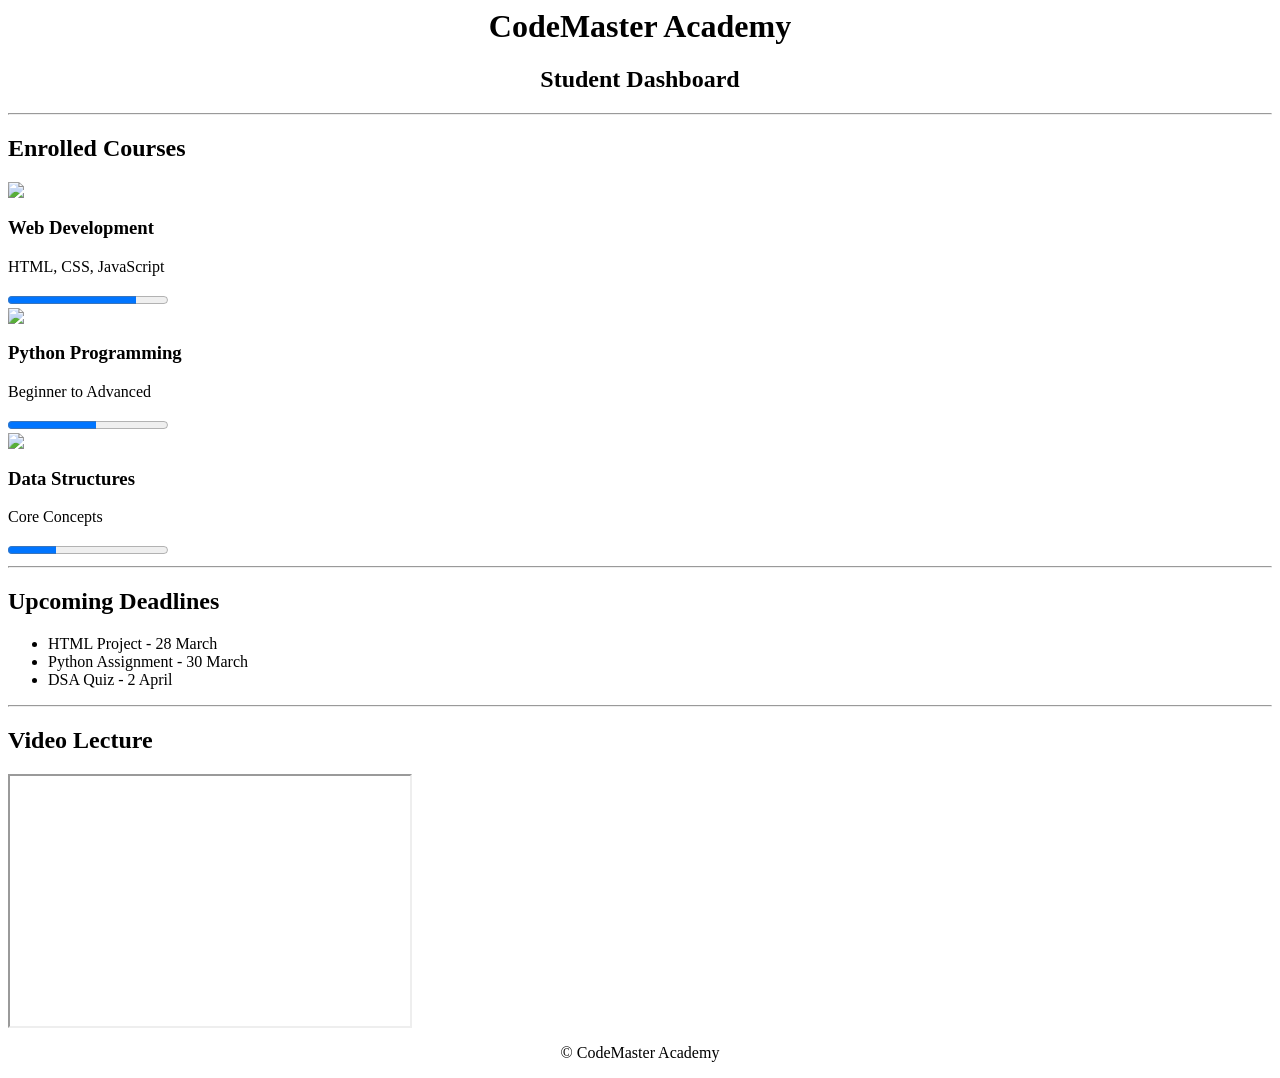
==== index.html @ 973f4993 "Rename HTML-CodeMaster to index.html" ====
<html>
<head>
    <title>CodeMaster Academy Dashboard</title>  
</head>
<body >
    
    <h1 align="center">CodeMaster Academy</h1>
    <h2 align="center">Student Dashboard</h2>

    <hr>

    <!-- Courses Section -->
    <h2>Enrolled Courses</h2>

    <!-- Web Development -->
    <div>
        <img src="webdev.jpg ">
        <h3>Web Development</h3>
        <p>HTML, CSS, JavaScript</p>
        <progress value="80" max="100"></progress>
    </div>

    <!-- Python -->
    <div>
        <img src="python.jfif">
        <h3>Python Programming</h3>
        <p>Beginner to Advanced</p>
        <progress value="55" max="100"></progress>
    </div>
    
    <!-- Data Structures -->
    <div>
        <img src="datastr.jfif">
        <h3>Data Structures</h3>
        <p>Core Concepts</p>
        <progress value="30" max="100"></progress>
    </div>

    <hr>

    <h2>Upcoming Deadlines</h2>
    <ul>
        <li>HTML Project - 28 March</li>
        <li>Python Assignment - 30 March</li>
        <li>DSA Quiz - 2 April</li>
    </ul>

    <hr>

    <!-- Video Section -->
    <h2>Video Lecture</h2>

    <iframe width="400" height="250" src="https://www.youtube.com/embed/HD13eq_Pmp8" title="HTML Tutorial"></iframe>

    <!-- Footer -->
    <p align="center">© CodeMaster Academy</p>

</body>

</html>
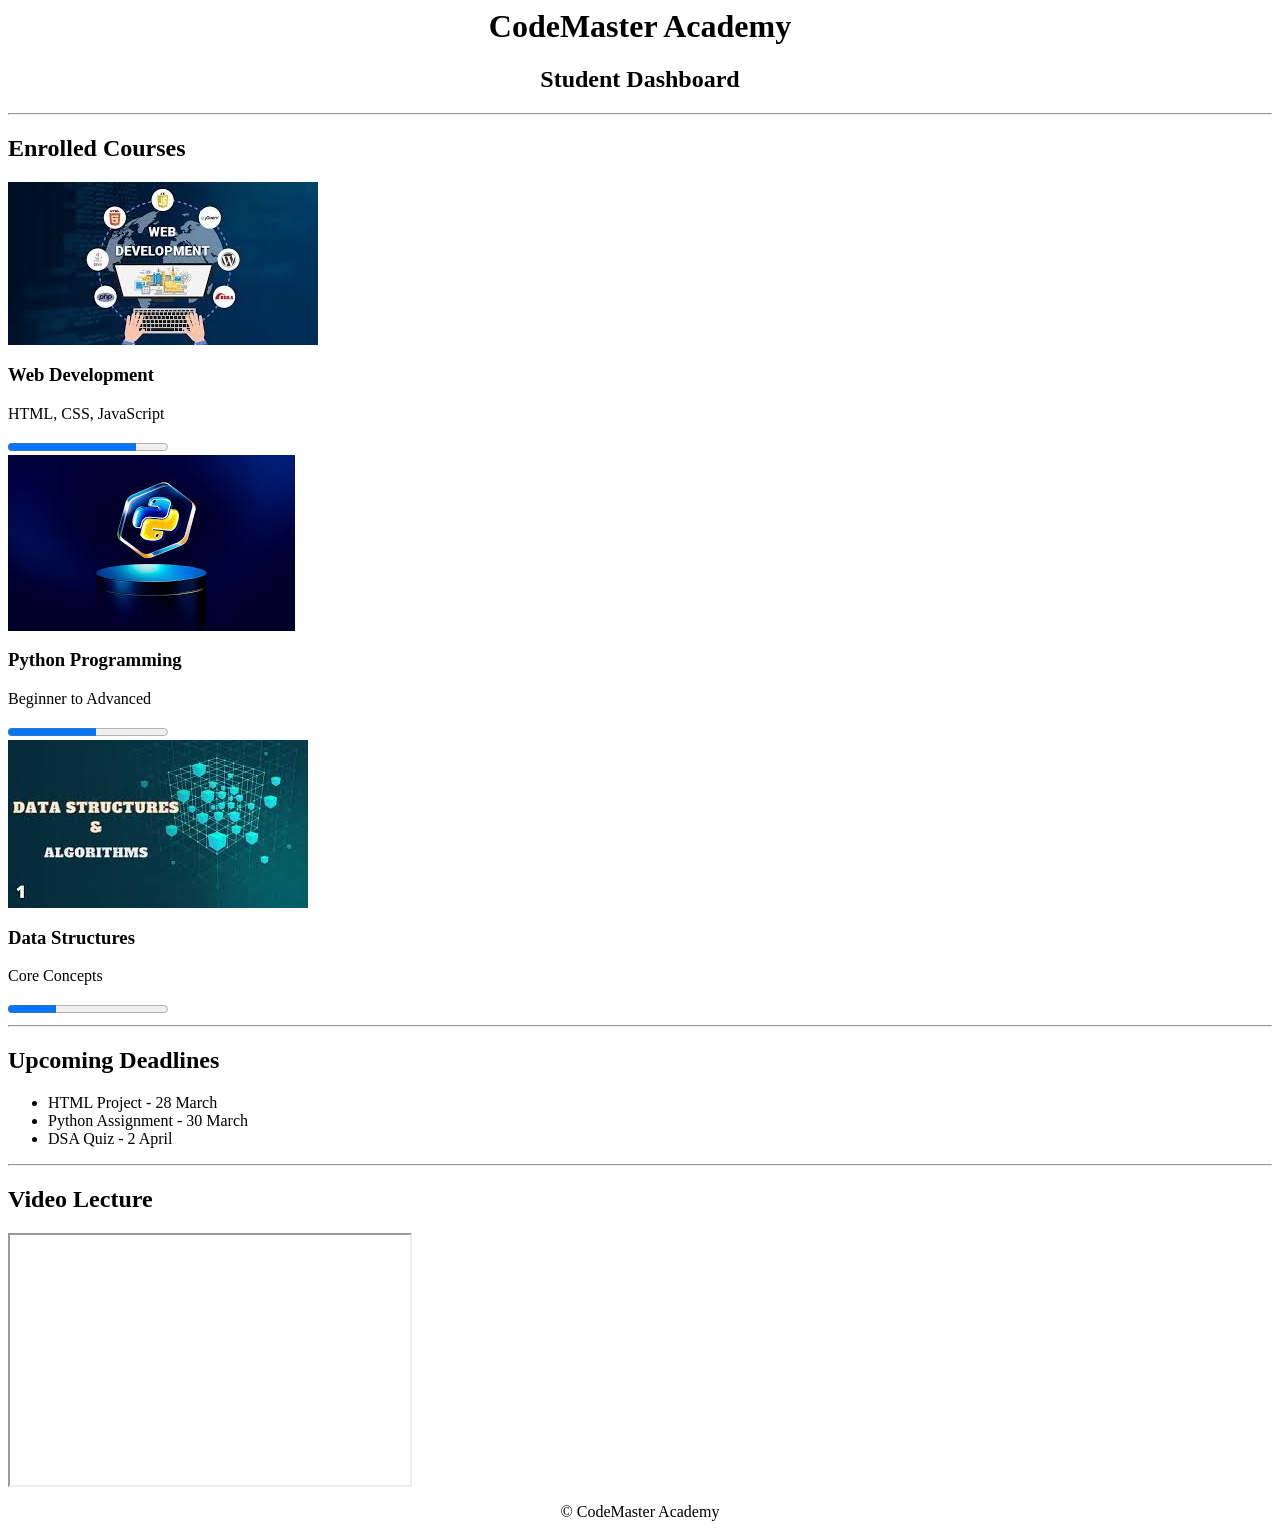
==== commit 9315dc4d: "Update image file extensions in index.html" ====
--- a/index.html
+++ b/index.html
@@ -14,7 +14,7 @@
 
     <!-- Web Development -->
     <div>
-        <img src="webdev.jpg ">
+        <img src="webdev.jpeg ">
         <h3>Web Development</h3>
         <p>HTML, CSS, JavaScript</p>
         <progress value="80" max="100"></progress>
@@ -22,7 +22,7 @@
 
     <!-- Python -->
     <div>
-        <img src="python.jfif">
+        <img src="python.jpeg">
         <h3>Python Programming</h3>
         <p>Beginner to Advanced</p>
         <progress value="55" max="100"></progress>
@@ -30,7 +30,7 @@
     
     <!-- Data Structures -->
     <div>
-        <img src="datastr.jfif">
+        <img src="datastr.jpeg">
         <h3>Data Structures</h3>
         <p>Core Concepts</p>
         <progress value="30" max="100"></progress>
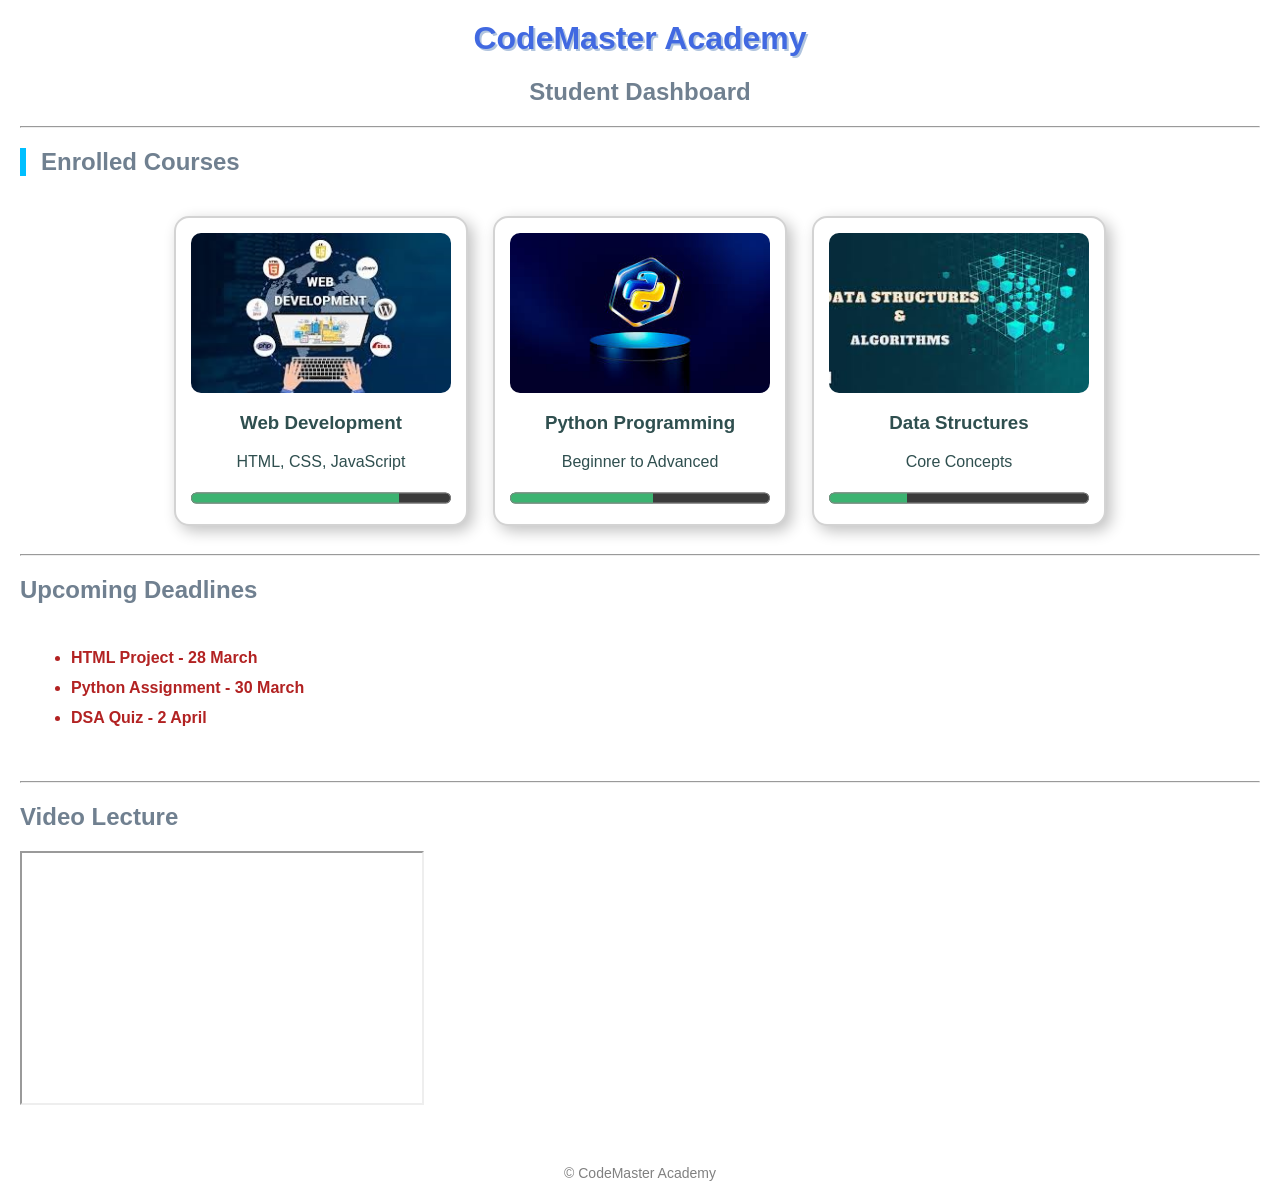
==== commit f88e7adb: "modify" ====
--- a/index.html
+++ b/index.html
@@ -1,39 +1,41 @@
 <html>
+
 <head>
-    <title>CodeMaster Academy Dashboard</title>  
+    <title>CodeMaster Academy Dashboard</title>
+    <link rel="stylesheet" href="style.css">
 </head>
-<body >
-    
+
+<body>
+
     <h1 align="center">CodeMaster Academy</h1>
     <h2 align="center">Student Dashboard</h2>
 
     <hr>
 
-    <!-- Courses Section -->
-    <h2>Enrolled Courses</h2>
+    <!-- Web Development -->
+    <h2 class="section-title">Enrolled Courses</h2>
+    <!-- Web Development -->
+    <div class="course-container">
+        <div class="course-card">
+            <img src="webdev.jpeg" alt="Web Dev">
+            <h3>Web Development</h3>
+            <p>HTML, CSS, JavaScript</p>
+            <progress value="80" max="100"></progress>
+        </div>
 
-    <!-- Web Development -->
-    <div>
-        <img src="webdev.jpeg ">
-        <h3>Web Development</h3>
-        <p>HTML, CSS, JavaScript</p>
-        <progress value="80" max="100"></progress>
-    </div>
+        <div class="course-card">
+            <img src="python.jpeg" alt="Python">
+            <h3>Python Programming</h3>
+            <p>Beginner to Advanced</p>
+            <progress value="55" max="100"></progress>
+        </div>
 
-    <!-- Python -->
-    <div>
-        <img src="python.jpeg">
-        <h3>Python Programming</h3>
-        <p>Beginner to Advanced</p>
-        <progress value="55" max="100"></progress>
-    </div>
-    
-    <!-- Data Structures -->
-    <div>
-        <img src="datastr.jpeg">
-        <h3>Data Structures</h3>
-        <p>Core Concepts</p>
-        <progress value="30" max="100"></progress>
+        <div class="course-card">
+            <img src="datastr.jpeg" alt="DSA">
+            <h3>Data Structures</h3>
+            <p>Core Concepts</p>
+            <progress value="30" max="100"></progress>
+        </div>
     </div>
 
     <hr>
@@ -57,4 +59,4 @@
 
 </body>
 
-</html>
+</html>
--- a/style.css
+++ b/style.css
@@ -0,0 +1,78 @@
+body {
+    font-family: 'Segoe UI', Tahoma, Geneva, Verdana, sans-serif;
+    background-color: white;
+    margin: 20px;
+    color: DarkSlateGrey;
+}
+
+h1 {
+    color: RoyalBlue;
+    text-shadow: 2px 2px LightSteelBlue;
+}
+
+h2 {
+    color: SlateGrey;
+}
+
+.section-title {
+    color: DarkMidnightBlue;
+    border-left: 6px solid DeepSkyBlue;
+    padding-left: 15px;
+}
+
+.course-container {
+    display: flex;
+    flex-wrap: wrap;
+    gap: 25px;
+    justify-content: center;
+    padding: 20px 0;
+}
+
+.course-card {
+    background-color: White;
+    border: 2px solid LightGrey;
+    border-radius: 15px;
+    width: 260px;
+    text-align: center;
+    padding: 15px;
+    box-shadow: 5px 5px 15px Silver;
+    transition: transform 0.3s;
+}
+
+.course-card:hover {
+    transform: translateY(-10px);
+    border-color: CornflowerBlue;
+}
+
+.course-card img {
+    width: 100%;
+    height: 160px;
+    object-fit: cover;
+    border-radius: 10px;
+}
+
+progress {
+    width: 100%;
+    height: 22px;
+    accent-color: MediumSeaGreen;
+}
+
+ul {
+    background-color: White;
+    padding: 25px 50px;
+    border-radius: 12px;
+    border: 1px solid White;
+}
+
+li {
+    margin-bottom: 12px;
+    font-weight: bold;
+    color: FireBrick;
+}
+
+
+p[align="center"] {
+    margin-top: 60px;
+    font-size: 14px;
+    color: Grey;
+}
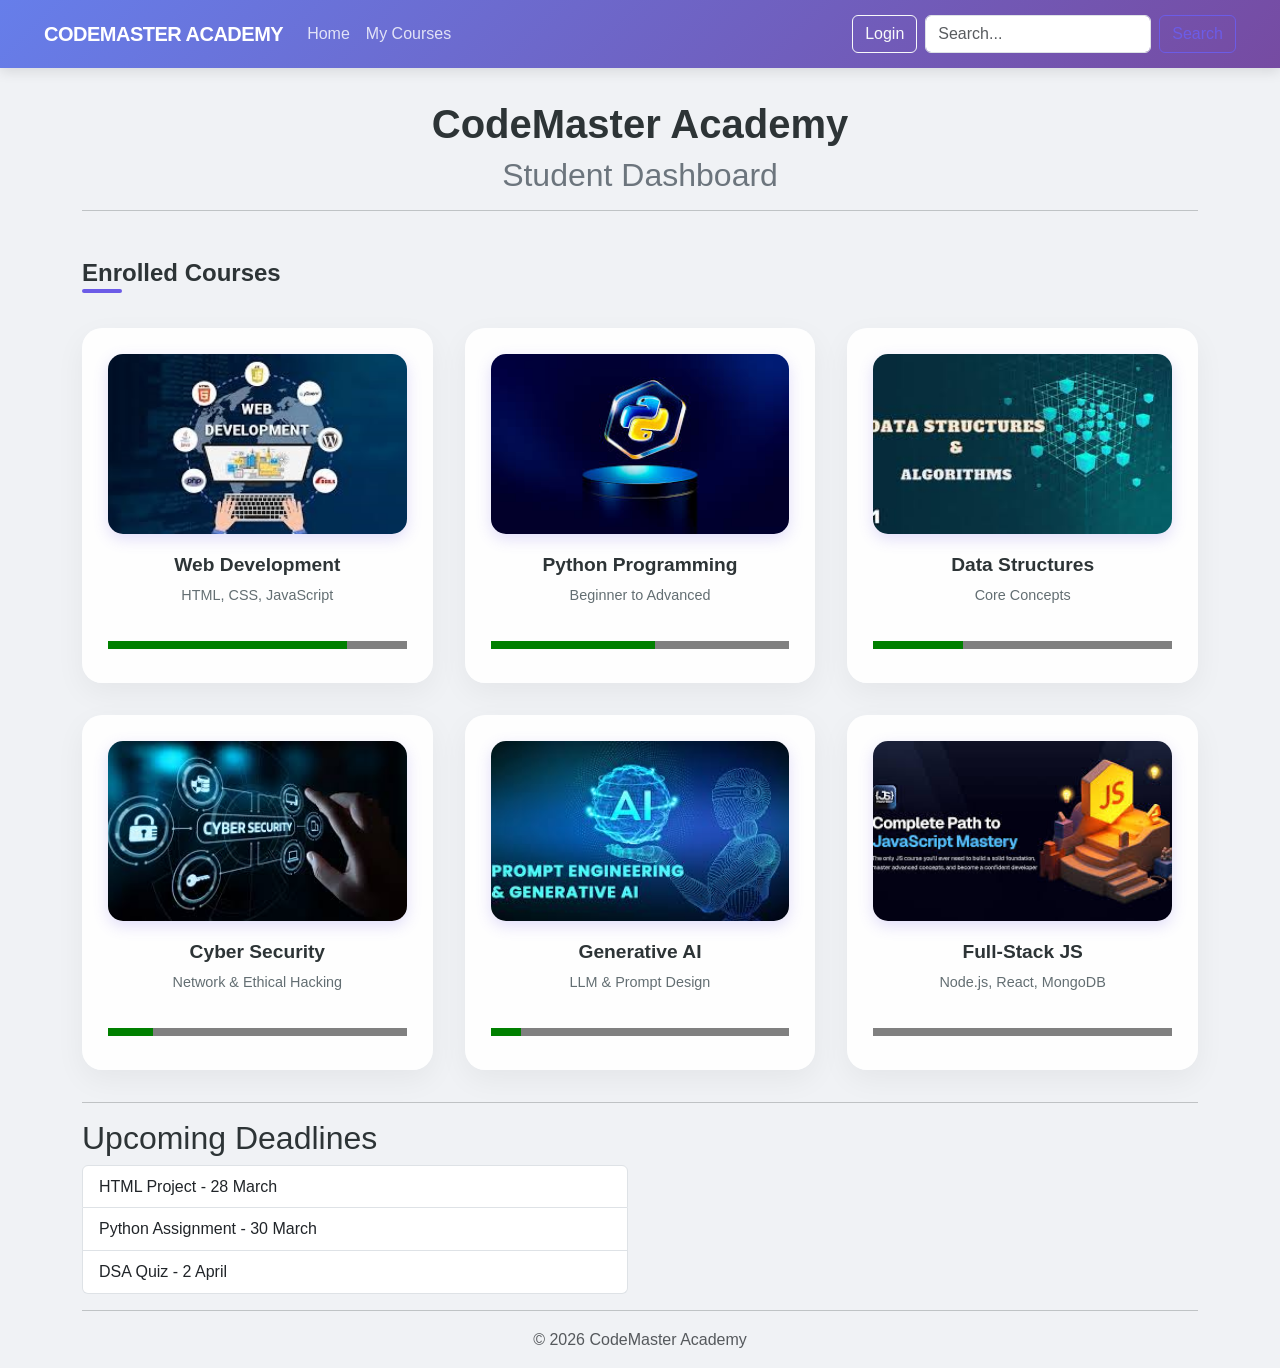
==== commit 7ef5f51a: "update" ====
--- a/index.html
+++ b/index.html
@@ -1,62 +1,144 @@
-<html>
-
+<!DOCTYPE html>
+<html lang="en">
 <head>
+    <meta charset="UTF-8">
+    <meta name="viewport" content="width=device-width, initial-scale=1.0">
     <title>CodeMaster Academy Dashboard</title>
+    <link href="https://cdn.jsdelivr.net/npm/bootstrap@5.3.0/dist/css/bootstrap.min.css" rel="stylesheet">
     <link rel="stylesheet" href="style.css">
 </head>
-
 <body>
 
-    <h1 align="center">CodeMaster Academy</h1>
-    <h2 align="center">Student Dashboard</h2>
+    <nav class="navbar navbar-expand-lg navbar-dark bg-dark">
+        <div class="container-fluid">
+            <a class="navbar-brand" href="#">CodeMaster Academy</a>
+            <button class="navbar-toggler" type="button" data-bs-toggle="collapse" data-bs-target="#navbarSupportedContent">
+                <span class="navbar-toggler-icon"></span>
+            </button>
+            <div class="collapse navbar-collapse" id="navbarSupportedContent">
+                <ul class="navbar-nav me-auto mb-2 mb-lg-0">
+                    <li class="nav-item"><a class="nav-link active" href="#">Home</a></li>
+                    <a href="home.html" target="_blank" class="course-link"></a>
+                    <li class="nav-item"><a class="nav-link" href="#">My Courses</a></li>
+                </ul>
+                <button class="btn btn-outline-light me-2" data-bs-toggle="modal" data-bs-target="#loginModal">Login</button>
+                <form class="d-flex">
+                    <input class="form-control me-2" type="search" placeholder="Search...">
+                    <button class="btn btn-outline-success" type="submit">Search</button>
+                </form>
+            </div>
+        </div>
+    </nav>
 
-    <hr>
+    <div class="modal fade" id="loginModal" tabindex="-1" aria-labelledby="loginModalLabel" aria-hidden="true">
+        <div class="modal-dialog">
+            <div class="modal-content">
+                <div class="modal-header">
+                    <h5 class="modal-title" id="loginModalLabel">Student Login</h5>
+                    <button type="button" class="btn-close" data-bs-dismiss="modal" aria-label="Close"></button>
+                </div>
+                <div class="modal-body">
+                    <form>
+                        <div class="mb-3">
+                            <label for="exampleInputEmail1" class="form-label">Email address</label>
+                            <input type="email" class="form-control" id="exampleInputEmail1" aria-describedby="emailHelp" required>
+                            <div id="emailHelp" class="form-text">We'll never share your email with anyone else.</div>
+                        </div>
+                        <div class="mb-3">
+                            <label for="exampleInputPassword1" class="form-label">Password</label>
+                            <input type="password" class="form-control" id="exampleInputPassword1" required>
+                        </div>
+                        <div class="mb-3 form-check">
+                            <input type="checkbox" class="form-check-input" id="exampleCheck1">
+                            <label class="form-check-label" for="exampleCheck1">Remember Me</label>
+                        </div>
+                        <button type="submit" class="btn btn-primary w-100">Submit</button>
+                    </form>
+                    </div>
+            </div>
+        </div>
+    </div>
 
-    <!-- Web Development -->
-    <h2 class="section-title">Enrolled Courses</h2>
-    <!-- Web Development -->
-    <div class="course-container">
+    <div class="container mt-4">
+        <h1 class="text-center">CodeMaster Academy</h1>
+        <h2 class="text-center text-secondary">Student Dashboard</h2>
+        <hr>
+
+        <h2 class="section-title">Enrolled Courses</h2>
+        <div class="course-container">
+    <a href="web.html" target="_blank" class="course-link">
         <div class="course-card">
             <img src="webdev.jpeg" alt="Web Dev">
             <h3>Web Development</h3>
             <p>HTML, CSS, JavaScript</p>
             <progress value="80" max="100"></progress>
         </div>
+    </a>
 
+    <a href="python.html" target="_blank" class="course-link">
         <div class="course-card">
             <img src="python.jpeg" alt="Python">
             <h3>Python Programming</h3>
             <p>Beginner to Advanced</p>
             <progress value="55" max="100"></progress>
         </div>
+    </a>
 
+    <a href="datastr.html" target="_blank" class="course-link">
         <div class="course-card">
             <img src="datastr.jpeg" alt="DSA">
             <h3>Data Structures</h3>
             <p>Core Concepts</p>
             <progress value="30" max="100"></progress>
         </div>
+    </a>
+
+    <a href="cyber-security.html" target="_blank" class="course-link">
+        <div class="course-card">
+            <img src="cyber.jpg" alt="Cyber Security">
+            <h3>Cyber Security</h3>
+            <p>Network & Ethical Hacking</p>
+            <progress value="15" max="100"></progress>
+        </div>
+    </a>
+
+    <a href="genai.html" target="_blank" class="course-link">
+        <div class="course-card">
+            <img src="genai.jpg" alt="Generative AI">
+            <h3>Generative AI</h3>
+            <p>LLM & Prompt Design</p>
+            <progress value="10" max="100"></progress>
+        </div>
+    </a>
+
+    <a href="ja.html" target="_blank" class="course-link">
+        <div class="course-card">
+            <img src="ja.jpg" alt="Full Stack JS">
+            <h3>Full-Stack JS</h3>
+            <p>Node.js, React, MongoDB</p>
+            <progress value="0" max="100"></progress>
+        </div>
+    </a>
+</div>
+
+        <hr>
+        
+        <div class="row">
+            <div class="col-md-6">
+                <h2>Upcoming Deadlines</h2>
+                <ul class="list-group">
+                    <li class="list-group-item">HTML Project - 28 March</li>
+                    <li class="list-group-item">Python Assignment - 30 March</li>
+                    <li class="list-group-item">DSA Quiz - 2 April</li>
+                </ul>
+            </div>
+           
+        </div>
+
+        <hr>
+        <p class="text-center text-muted">© 2026 CodeMaster Academy</p>
     </div>
 
-    <hr>
-
-    <h2>Upcoming Deadlines</h2>
-    <ul>
-        <li>HTML Project - 28 March</li>
-        <li>Python Assignment - 30 March</li>
-        <li>DSA Quiz - 2 April</li>
-    </ul>
-
-    <hr>
-
-    <!-- Video Section -->
-    <h2>Video Lecture</h2>
-
-    <iframe width="400" height="250" src="https://www.youtube.com/embed/HD13eq_Pmp8" title="HTML Tutorial"></iframe>
-
-    <!-- Footer -->
-    <p align="center">© CodeMaster Academy</p>
-
+    <script src="https://cdn.jsdelivr.net/npm/bootstrap@5.3.0/dist/js/bootstrap.bundle.min.js"></script>
 </body>
-
 </html>
--- a/style.css
+++ b/style.css
@@ -1,78 +1,229 @@
+/* Custom Properties for easy theme management */
+:root {
+    --primary-gradient: linear-gradient(135deg, #667eea 0%, #764ba2 100%);
+    --bg-color: #f0f2f5;
+    --card-bg: rgba(255, 255, 255, 0.9);
+    --text-main: #2d3436;
+    --accent-color: #6c5ce7;
+}
+
 body {
-    font-family: 'Segoe UI', Tahoma, Geneva, Verdana, sans-serif;
-    background-color: white;
-    margin: 20px;
-    color: DarkSlateGrey;
-}
-
+    background-color: var(--bg-color);
+    font-family: 'Inter', -apple-system, sans-serif;
+    color: var(--text-main);
+    line-height: 1.6;
+}
+
+/* Glassy Navbar */
+.navbar {
+    background: var(--primary-gradient) !important;
+    box-shadow: 0 4px 12px rgba(0,0,0,0.1);
+    padding: 0.8rem 2rem;
+}
+
+.navbar-brand {
+    font-weight: 800;
+    letter-spacing: -0.5px;
+    text-transform: uppercase;
+}
+
+/* Dashboard Header */
 h1 {
-    color: RoyalBlue;
-    text-shadow: 2px 2px LightSteelBlue;
-}
-
-h2 {
-    color: SlateGrey;
+    font-weight: 800;
+    color: #2d3436;
+    margin-top: 2rem;
 }
 
 .section-title {
-    color: DarkMidnightBlue;
-    border-left: 6px solid DeepSkyBlue;
-    padding-left: 15px;
-}
-
+    font-size: 1.5rem;
+    font-weight: 700;
+    margin: 2rem 0 1.5rem;
+    position: relative;
+    display: inline-block;
+}
+
+.section-title::after {
+    content: '';
+    position: absolute;
+    bottom: -5px;
+    left: 0;
+    width: 40px;
+    height: 4px;
+    background: var(--accent-color);
+    border-radius: 2px;
+}
+
+/* Modern Course Grid */
 .course-container {
-    display: flex;
-    flex-wrap: wrap;
-    gap: 25px;
-    justify-content: center;
-    padding: 20px 0;
-}
-
+    display: grid;
+    grid-template-columns: repeat(auto-fill, minmax(280px, 1fr));
+    gap: 2rem;
+    padding: 1rem 0;
+}
+
+.course-link {
+    text-decoration: none;
+    transition: all 0.4s cubic-bezier(0.175, 0.885, 0.32, 1.275);
+}
+
+.course-link:hover {
+    transform: translateY(-10px);
+}
+
+/* Glassy Card Style */
 .course-card {
-    background-color: White;
-    border: 2px solid LightGrey;
+    background: var(--card-bg);
+    border: 1px solid rgba(255, 255, 255, 0.3);
+    border-radius: 20px;
+    padding: 1.5rem;
+    height: 100%;
+    box-shadow: 0 10px 30px rgba(0,0,0,0.05);
+    backdrop-filter: blur(10px);
+    text-align: center;
+}
+
+.course-card img {
+    width: 70px;
+    height: 70px;
     border-radius: 15px;
-    width: 260px;
-    text-align: center;
-    padding: 15px;
-    box-shadow: 5px 5px 15px Silver;
-    transition: transform 0.3s;
-}
-
-.course-card:hover {
-    transform: translateY(-10px);
-    border-color: CornflowerBlue;
-}
-
-.course-card img {
-    width: 100%;
-    height: 160px;
+    margin-bottom: 1.2rem;
     object-fit: cover;
-    border-radius: 10px;
-}
-
+    box-shadow: 0 5px 15px rgba(108, 92, 231, 0.2);
+}
+
+.course-card h3 {
+    font-size: 1.2rem;
+    font-weight: 700;
+    color: #2d3436;
+    margin-bottom: 0.5rem;
+}
+
+.course-card p {
+    font-size: 0.9rem;
+    color: #636e72;
+    margin-bottom: 1.5rem;
+}
+
+/* Custom Progress Bars */
 progress {
     width: 100%;
-    height: 22px;
-    accent-color: MediumSeaGreen;
-}
-
-ul {
-    background-color: White;
-    padding: 25px 50px;
-    border-radius: 12px;
-    border: 1px solid White;
-}
-
-li {
-    margin-bottom: 12px;
-    font-weight: bold;
-    color: FireBrick;
-}
-
-
-p[align="center"] {
-    margin-top: 60px;
-    font-size: 14px;
-    color: Grey;
+    height: 8px;
+    border-radius: 10px;
+    appearance: none;
+}
+/* DSA Course Header */
+.dsa-header {
+    background: var(--primary-gradient);
+    color: white;
+    padding: 4rem 1.5rem;
+    border-radius: 0 0 40px 40px;
+    margin-bottom: 2rem;
+}
+
+/* Fix: Prevent Course Images from shrinking */
+.course-card img {
+    width: 100%; /* Ensures the image fills the card width */
+    height: 180px; /* Maintains a consistent height */
+    object-fit: cover; /* Prevents stretching while staying full-size */
+    border-radius: 15px;
+    margin-bottom: 1.2rem;
+    flex-shrink: 0; /* Forces the browser not to minimize the image */
+}
+
+/* Glassmorphism for DSA Cards */
+.card.border-0.shadow-sm {
+    background: var(--card-bg);
+    backdrop-filter: blur(12px);
+    border: 1px solid rgba(255, 255, 255, 0.4) !important;
+    border-radius: 25px;
+}
+
+/* Video Container for DSA */
+.video-container {
+    position: relative;
+    padding-bottom: 56.25%;
+    height: 0;
+    overflow: hidden;
+    border-radius: 18px;
+    box-shadow: 0 15px 35px rgba(0, 0, 0, 0.15);
+}
+
+.video-container iframe {
+    position: absolute;
+    top: 0;
+    left: 0;
+    width: 100%;
+    height: 100%;
+}
+
+/* Takeaway Box Styling */
+.bg-light.border-start.border-4.border-primary {
+    background: rgba(102, 126, 234, 0.1) !important;
+    border-left-color: var(--accent-color) !important;
+    border-radius: 8px;
+    color: var(--text-main);
+}
+/* Enhanced Hover Effect for Course Cards */
+.course-link:hover .course-card {
+    border-color: var(--accent-color) !important; /* Changes border to your purple accent */
+    box-shadow: 0 15px 35px rgba(108, 92, 231, 0.2); /* Adds a soft glow */
+    background: rgba(255, 255, 255, 1); /* Makes it slightly more opaque on hover */
+    transform: translateY(-5px);
+    transition: all 0.3s ease;
+}
+
+/* Optional: Add a subtle border to the cards by default so the change is visible */
+.course-card {
+    border: 2px solid transparent; /* Keeps layout stable when border appears */
+    transition: all 0.3s ease;
+}
+/* Custom styling for the search button */
+.btn-outline-success {
+    color: var(--accent-color); /* Uses your purple/blue accent */
+    border-color: var(--accent-color);
+}
+
+.btn-outline-success:hover {
+    background-color: var(--accent-color);
+    border-color: var(--accent-color);
+    color: white;
+}
+/* Home Hero Section */
+.home-hero {
+    min-height: 80vh;
+    background: linear-gradient(rgba(0, 0, 0, 0.6), rgba(0, 0, 0, 0.6)), 
+                url('https://images.unsplash.com/photo-1517694712202-14dd9538aa97?auto=format&fit=crop&w=1920&q=80');
+    background-size: cover;
+    background-position: center;
+    border-radius: 0 0 50px 50px;
+    margin-top: -76px; /* Pulls hero under the transparent navbar */
+}
+
+/* Home Button Styling */
+.btn-primary {
+    background: var(--primary-gradient);
+    border: none;
+    font-weight: 600;
+    transition: transform 0.3s ease;
+}
+
+.btn-primary:hover {
+    transform: scale(1.05);
+    box-shadow: 0 10px 20px rgba(102, 126, 234, 0.3);
+}
+
+/* Feature Icon Animation */
+.course-card:hover .fs-1 {
+    animation: bounce 0.5s ease infinite alternate;
+}
+
+@keyframes bounce {
+    from { transform: translateY(0); }
+    to { transform: translateY(-10px); }
+}
+
+/* Adjusting Nav for Home */
+.navbar-dark .nav-link {
+    font-weight: 500;
+    color: rgba(255, 255, 255, 0.8) !important;
 }
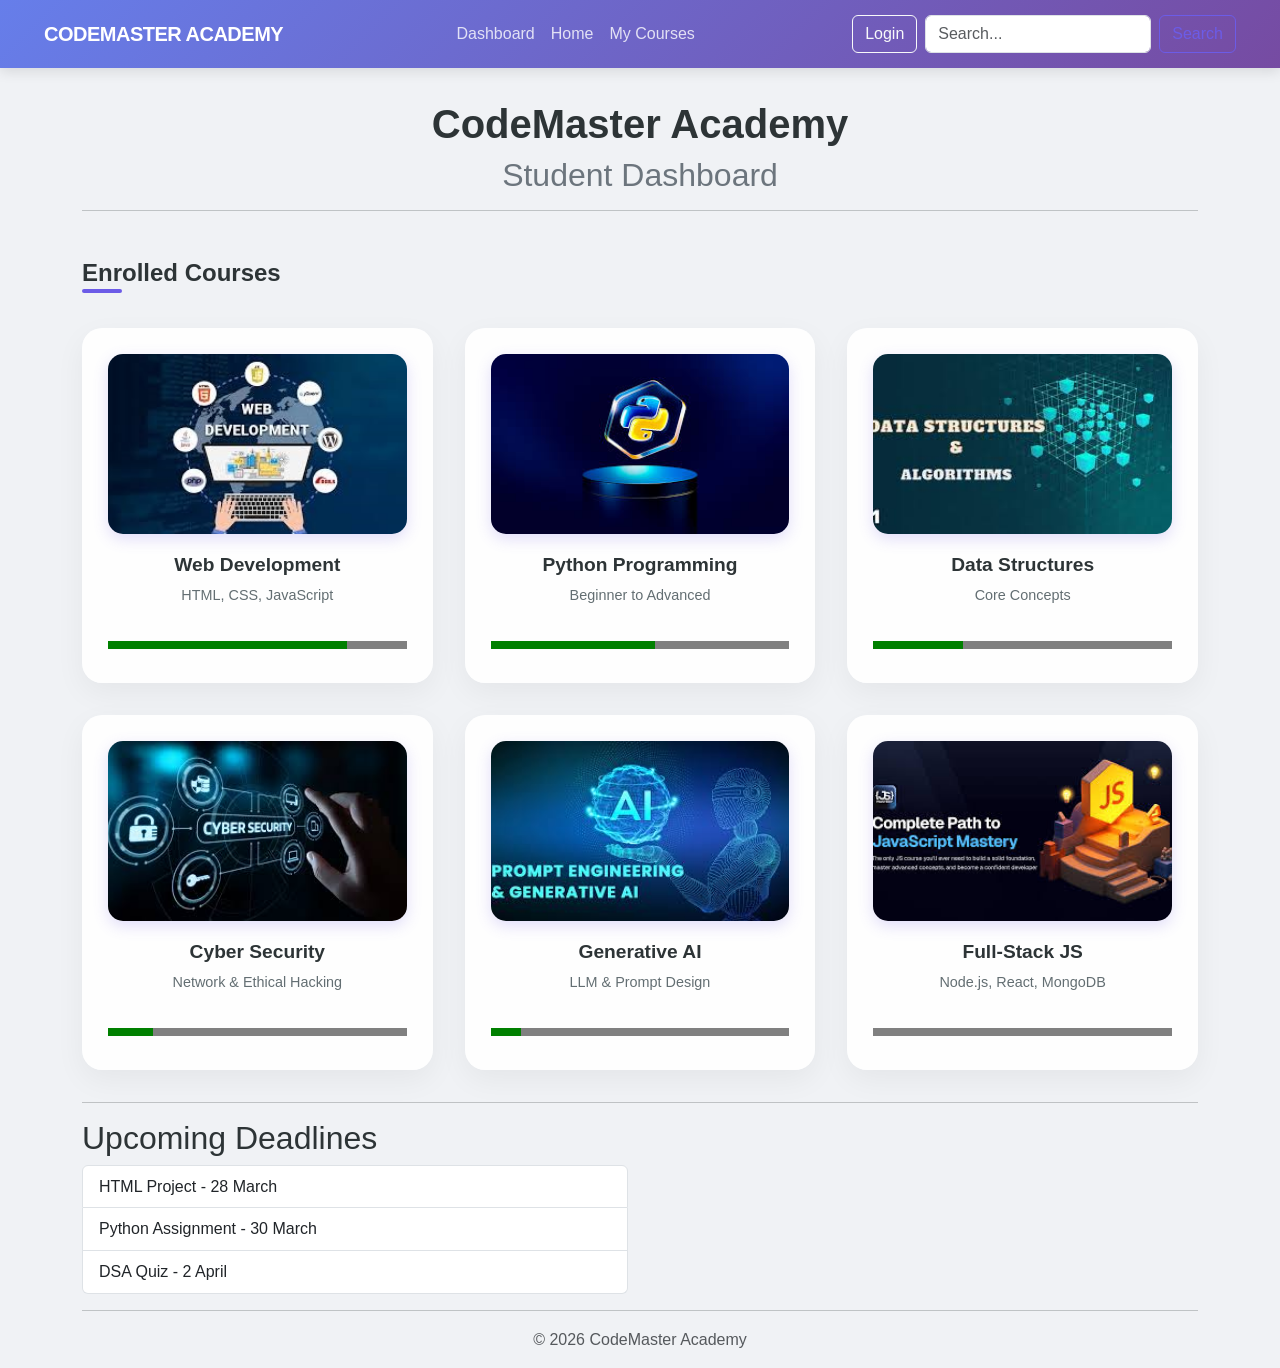
==== commit 237a9ef7: "upgrade" ====
--- a/index.html
+++ b/index.html
@@ -1,5 +1,6 @@
 <!DOCTYPE html>
 <html lang="en">
+
 <head>
     <meta charset="UTF-8">
     <meta name="viewport" content="width=device-width, initial-scale=1.0">
@@ -7,21 +8,28 @@
     <link href="https://cdn.jsdelivr.net/npm/bootstrap@5.3.0/dist/css/bootstrap.min.css" rel="stylesheet">
     <link rel="stylesheet" href="style.css">
 </head>
+
 <body>
 
     <nav class="navbar navbar-expand-lg navbar-dark bg-dark">
         <div class="container-fluid">
             <a class="navbar-brand" href="#">CodeMaster Academy</a>
-            <button class="navbar-toggler" type="button" data-bs-toggle="collapse" data-bs-target="#navbarSupportedContent">
+            <button class="navbar-toggler" type="button" data-bs-toggle="collapse"
+                data-bs-target="#navbarSupportedContent">
                 <span class="navbar-toggler-icon"></span>
             </button>
             <div class="collapse navbar-collapse" id="navbarSupportedContent">
+                <ul class="navbar-nav ms-auto">
+                    <li class="nav-item"><a class="nav-link" href="index.html">Dashboard</a></li>
+
+                </ul>
                 <ul class="navbar-nav me-auto mb-2 mb-lg-0">
-                    <li class="nav-item"><a class="nav-link active" href="#">Home</a></li>
-                    <a href="home.html" target="_blank" class="course-link"></a>
-                    <li class="nav-item"><a class="nav-link" href="#">My Courses</a></li>
+                    <li class="nav-item"><a class="nav-link" href="home.html">Home</a></li>
+
+                    <li class="nav-item"><a class="nav-link active" href="index.html">My Courses</a></li>
                 </ul>
-                <button class="btn btn-outline-light me-2" data-bs-toggle="modal" data-bs-target="#loginModal">Login</button>
+                <button class="btn btn-outline-light me-2" data-bs-toggle="modal"
+                    data-bs-target="#loginModal">Login</button>
                 <form class="d-flex">
                     <input class="form-control me-2" type="search" placeholder="Search...">
                     <button class="btn btn-outline-success" type="submit">Search</button>
@@ -41,7 +49,8 @@
                     <form>
                         <div class="mb-3">
                             <label for="exampleInputEmail1" class="form-label">Email address</label>
-                            <input type="email" class="form-control" id="exampleInputEmail1" aria-describedby="emailHelp" required>
+                            <input type="email" class="form-control" id="exampleInputEmail1"
+                                aria-describedby="emailHelp" required>
                             <div id="emailHelp" class="form-text">We'll never share your email with anyone else.</div>
                         </div>
                         <div class="mb-3">
@@ -54,7 +63,7 @@
                         </div>
                         <button type="submit" class="btn btn-primary w-100">Submit</button>
                     </form>
-                    </div>
+                </div>
             </div>
         </div>
     </div>
@@ -66,63 +75,63 @@
 
         <h2 class="section-title">Enrolled Courses</h2>
         <div class="course-container">
-    <a href="web.html" target="_blank" class="course-link">
-        <div class="course-card">
-            <img src="webdev.jpeg" alt="Web Dev">
-            <h3>Web Development</h3>
-            <p>HTML, CSS, JavaScript</p>
-            <progress value="80" max="100"></progress>
+            <a href="web.html" target="_blank" class="course-link">
+                <div class="course-card">
+                    <img src="webdev.jpeg" alt="Web Dev">
+                    <h3>Web Development</h3>
+                    <p>HTML, CSS, JavaScript</p>
+                    <progress value="80" max="100"></progress>
+                </div>
+            </a>
+
+            <a href="python.html" target="_blank" class="course-link">
+                <div class="course-card">
+                    <img src="python.jpeg" alt="Python">
+                    <h3>Python Programming</h3>
+                    <p>Beginner to Advanced</p>
+                    <progress value="55" max="100"></progress>
+                </div>
+            </a>
+
+            <a href="datastr.html" target="_blank" class="course-link">
+                <div class="course-card">
+                    <img src="datastr.jpeg" alt="DSA">
+                    <h3>Data Structures</h3>
+                    <p>Core Concepts</p>
+                    <progress value="30" max="100"></progress>
+                </div>
+            </a>
+
+            <a href="cyber-security.html" target="_blank" class="course-link">
+                <div class="course-card">
+                    <img src="cyber.jpg" alt="Cyber Security">
+                    <h3>Cyber Security</h3>
+                    <p>Network & Ethical Hacking</p>
+                    <progress value="15" max="100"></progress>
+                </div>
+            </a>
+
+            <a href="genai.html" target="_blank" class="course-link">
+                <div class="course-card">
+                    <img src="genai.jpg" alt="Generative AI">
+                    <h3>Generative AI</h3>
+                    <p>LLM & Prompt Design</p>
+                    <progress value="10" max="100"></progress>
+                </div>
+            </a>
+
+            <a href="ja.html" target="_blank" class="course-link">
+                <div class="course-card">
+                    <img src="ja.jpg" alt="Full Stack JS">
+                    <h3>Full-Stack JS</h3>
+                    <p>Node.js, React, MongoDB</p>
+                    <progress value="0" max="100"></progress>
+                </div>
+            </a>
         </div>
-    </a>
-
-    <a href="python.html" target="_blank" class="course-link">
-        <div class="course-card">
-            <img src="python.jpeg" alt="Python">
-            <h3>Python Programming</h3>
-            <p>Beginner to Advanced</p>
-            <progress value="55" max="100"></progress>
-        </div>
-    </a>
-
-    <a href="datastr.html" target="_blank" class="course-link">
-        <div class="course-card">
-            <img src="datastr.jpeg" alt="DSA">
-            <h3>Data Structures</h3>
-            <p>Core Concepts</p>
-            <progress value="30" max="100"></progress>
-        </div>
-    </a>
-
-    <a href="cyber-security.html" target="_blank" class="course-link">
-        <div class="course-card">
-            <img src="cyber.jpg" alt="Cyber Security">
-            <h3>Cyber Security</h3>
-            <p>Network & Ethical Hacking</p>
-            <progress value="15" max="100"></progress>
-        </div>
-    </a>
-
-    <a href="genai.html" target="_blank" class="course-link">
-        <div class="course-card">
-            <img src="genai.jpg" alt="Generative AI">
-            <h3>Generative AI</h3>
-            <p>LLM & Prompt Design</p>
-            <progress value="10" max="100"></progress>
-        </div>
-    </a>
-
-    <a href="ja.html" target="_blank" class="course-link">
-        <div class="course-card">
-            <img src="ja.jpg" alt="Full Stack JS">
-            <h3>Full-Stack JS</h3>
-            <p>Node.js, React, MongoDB</p>
-            <progress value="0" max="100"></progress>
-        </div>
-    </a>
-</div>
 
         <hr>
-        
+
         <div class="row">
             <div class="col-md-6">
                 <h2>Upcoming Deadlines</h2>
@@ -132,7 +141,7 @@
                     <li class="list-group-item">DSA Quiz - 2 April</li>
                 </ul>
             </div>
-           
+
         </div>
 
         <hr>
@@ -141,4 +150,5 @@
 
     <script src="https://cdn.jsdelivr.net/npm/bootstrap@5.3.0/dist/js/bootstrap.bundle.min.js"></script>
 </body>
+
 </html>
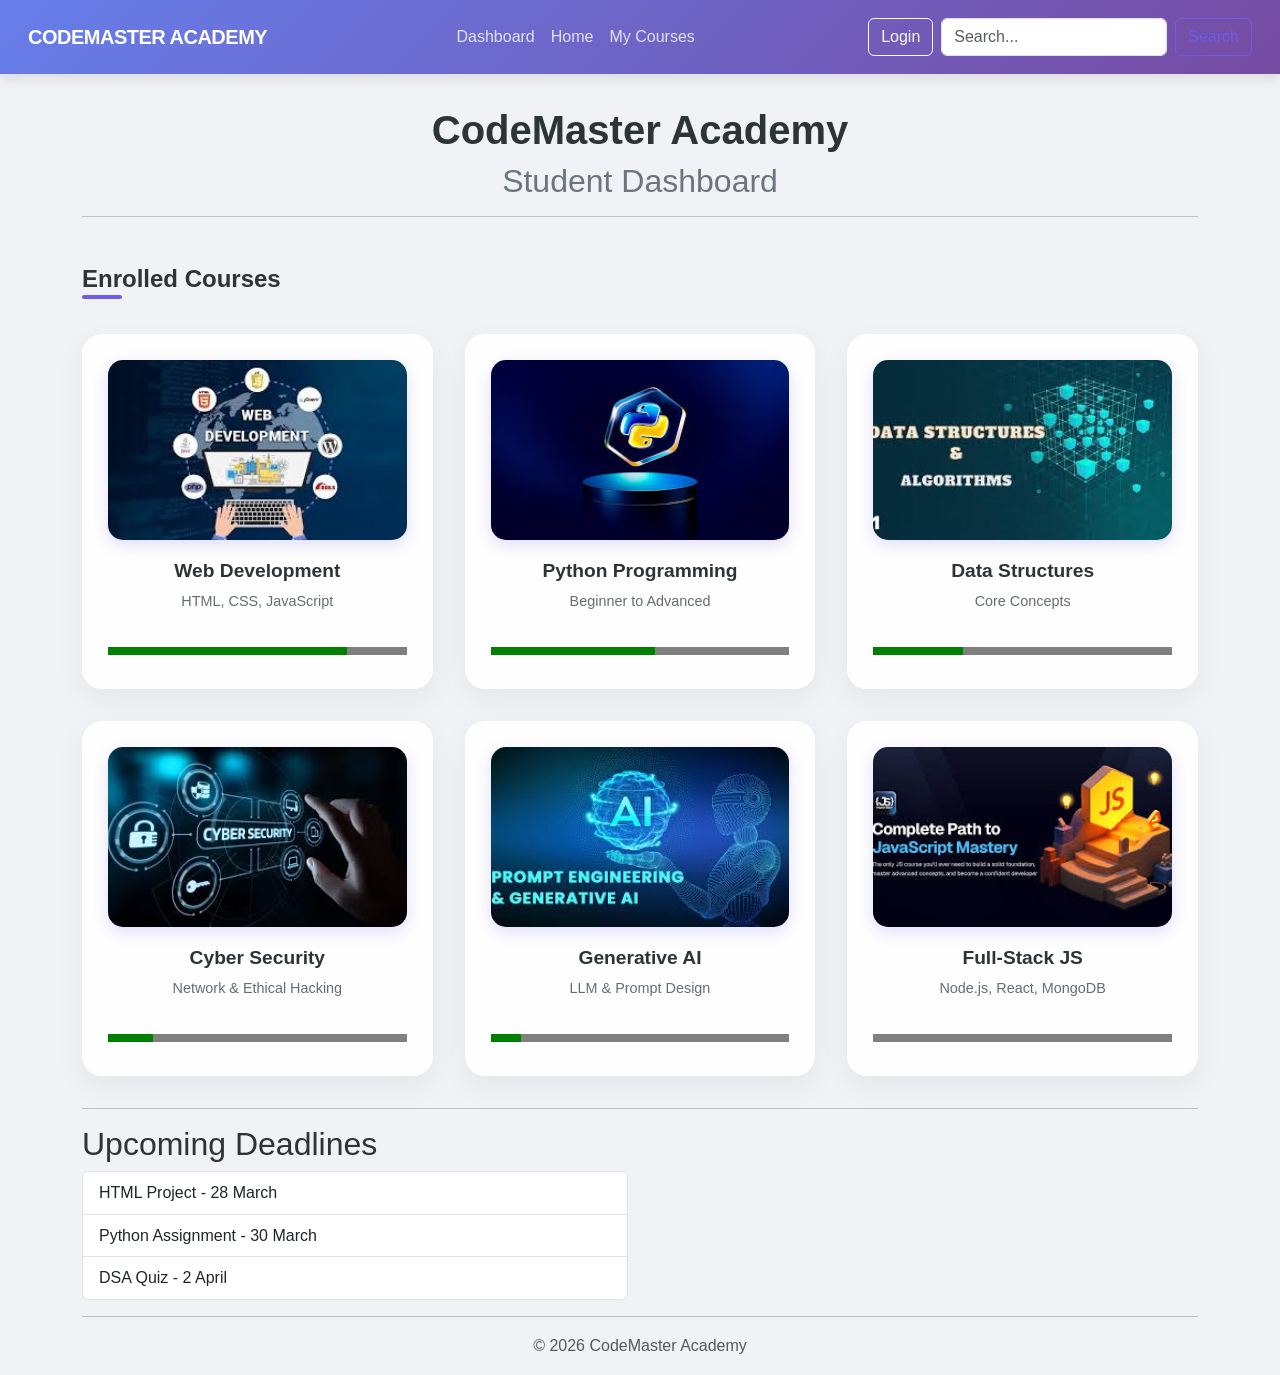
==== commit 473ca4f6: "Complete" ====
--- a/index.html
+++ b/index.html
@@ -93,7 +93,7 @@
                 </div>
             </a>
 
-            <a href="datastr.html" target="_blank" class="course-link">
+            <a href="datastr.html" target="_blank" class="course-link"> 
                 <div class="course-card">
                     <img src="datastr.jpeg" alt="DSA">
                     <h3>Data Structures</h3>
@@ -149,6 +149,7 @@
     </div>
 
     <script src="https://cdn.jsdelivr.net/npm/bootstrap@5.3.0/dist/js/bootstrap.bundle.min.js"></script>
+    <script src="script.js"></script>
 </body>
 
 </html>
